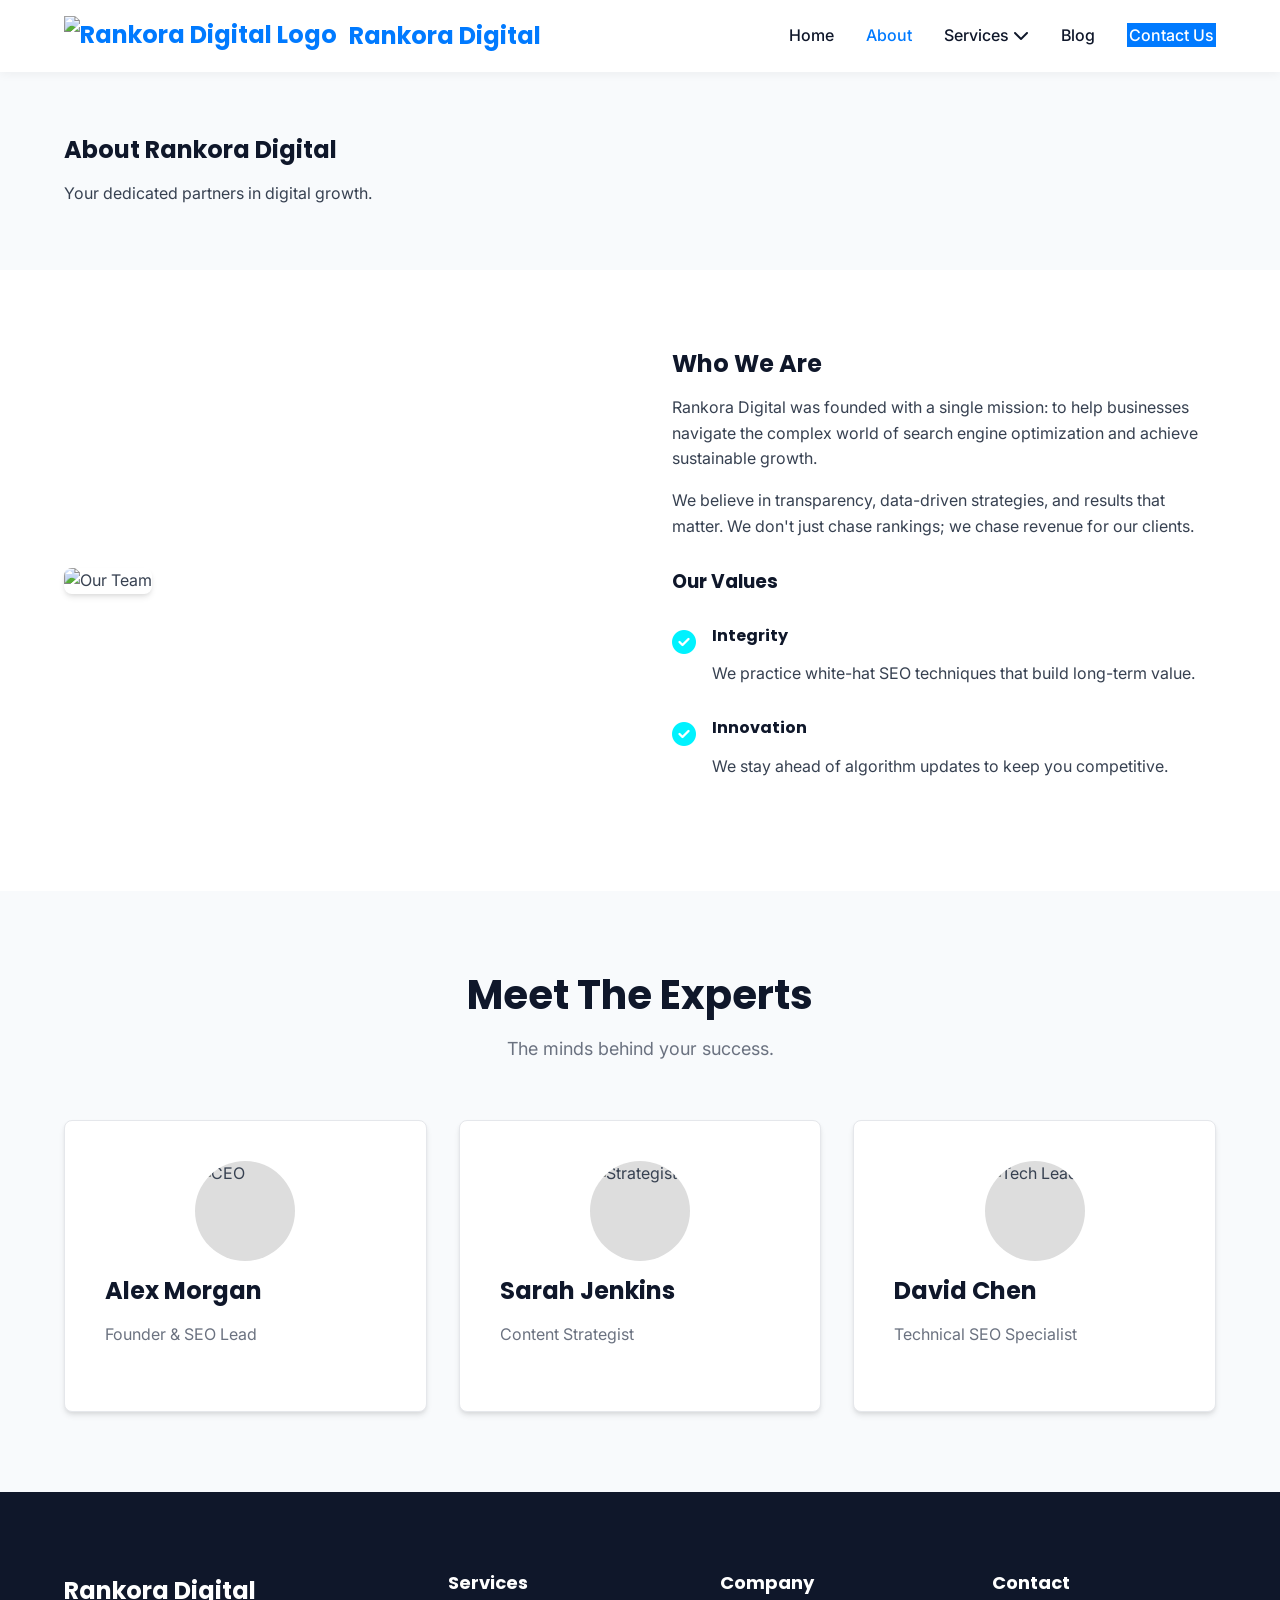
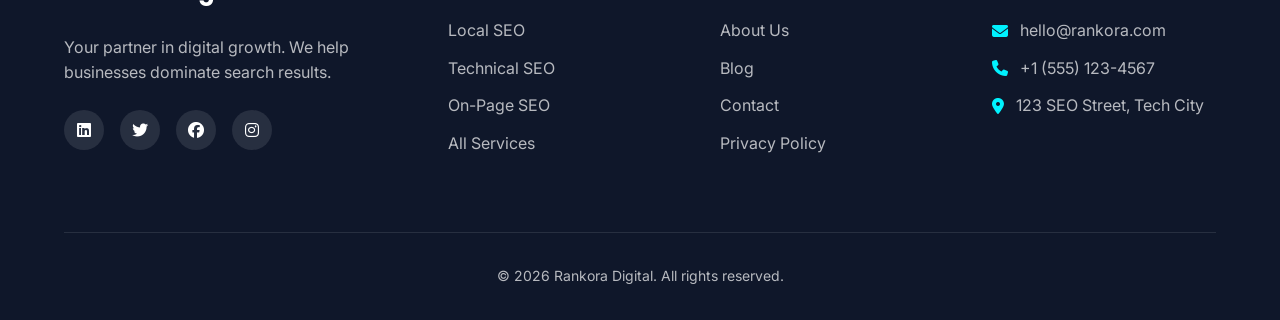
==== about.html @ 6c33f891 "rankora" ====
<!DOCTYPE html>
<html lang="en">
<head>
    <meta charset="UTF-8">
    <meta name="viewport" content="width=device-width, initial-scale=1.0">
    <meta name="description" content="About Rankora Digital - We are a team of SEO experts dedicated to growing your business.">
    <title>About Us | Rankora Digital</title>
    <link rel="preconnect" href="https://fonts.googleapis.com">
    <link rel="preconnect" href="https://fonts.gstatic.com" crossorigin>
    <link href="https://fonts.googleapis.com/css2?family=Inter:wght@300;400;500;600;700&family=Poppins:wght@400;500;600;700;800&display=swap" rel="stylesheet">
    <link rel="stylesheet" href="/css/style.css">
    <link rel="stylesheet" href="https://cdnjs.cloudflare.com/ajax/libs/font-awesome/6.4.0/css/all.min.css">
</head>
<body>
    <!-- Navigation -->
    <header class="header">
        <div class="container">
            <nav class="navbar">
                <a href="index.html" class="logo">
                    <img src="/assets/logo.png" alt="Rankora Digital Logo" class="logo-img">
                    <span>Rankora Digital</span>
                </a>
                <div class="menu-toggle" id="mobile-menu">
                    <span class="bar"></span>
                    <span class="bar"></span>
                    <span class="bar"></span>
                </div>
                <ul class="nav-menu">
                    <li class="nav-item"><a href="index.html" class="nav-link">Home</a></li>
                    <li class="nav-item"><a href="about.html" class="nav-link active">About</a></li>
                    <li class="nav-item has-dropdown">
                        <a href="services.html" class="nav-link">Services <i class="fas fa-chevron-down"></i></a>
                        <ul class="dropdown">
                            <li><a href="service-local-seo.html">Local SEO</a></li>
                            <li><a href="service-technical-seo.html">Technical SEO</a></li>
                            <li><a href="service-onpage-seo.html">On-Page SEO</a></li>
                        </ul>
                    </li>
                    <li class="nav-item"><a href="blog.html" class="nav-link">Blog</a></li>
                    <li class="nav-item"><a href="contact.html" class="nav-link btn-primary">Contact Us</a></li>
                </ul>
            </nav>
        </div>
    </header>

    <!-- Page Header -->
    <section class="section" style="background-color: var(--light-gray); padding: 4rem 0;">
        <div class="container text-center">
            <h1>About Rankora Digital</h1>
            <p>Your dedicated partners in digital growth.</p>
        </div>
    </section>

    <!-- About Content -->
    <section class="section">
        <div class="container">
            <div class="row">
                <div class="col-half">
                    <img src="https://images.unsplash.com/photo-1522071820081-009f0129c71c?ixlib=rb-1.2.1&auto=format&fit=crop&w=800&q=80" alt="Our Team" style="border-radius: var(--border-radius); box-shadow: var(--shadow);">
                </div>
                <div class="col-half">
                    <h2>Who We Are</h2>
                    <p>Rankora Digital was founded with a single mission: to help businesses navigate the complex world of search engine optimization and achieve sustainable growth.</p>
                    <p style="margin-top: 1rem;">We believe in transparency, data-driven strategies, and results that matter. We don't just chase rankings; we chase revenue for our clients.</p>
                    
                    <h3 style="margin-top: 2rem;">Our Values</h3>
                    <ul class="feature-list">
                        <li>
                            <i class="fas fa-check-circle"></i>
                            <div>
                                <h4>Integrity</h4>
                                <p>We practice white-hat SEO techniques that build long-term value.</p>
                            </div>
                        </li>
                        <li>
                            <i class="fas fa-check-circle"></i>
                            <div>
                                <h4>Innovation</h4>
                                <p>We stay ahead of algorithm updates to keep you competitive.</p>
                            </div>
                        </li>
                    </ul>
                </div>
            </div>
        </div>
    </section>

    <!-- Team Section -->
    <section class="section" style="background-color: var(--light-gray);">
        <div class="container">
            <div class="section-header">
                <h2>Meet The Experts</h2>
                <p>The minds behind your success.</p>
            </div>
            <div class="services-grid">
                <div class="service-card text-center">
                    <div style="width: 100px; height: 100px; background: #ddd; border-radius: 50%; margin: 0 auto 1rem; overflow: hidden;">
                         <img src="https://images.unsplash.com/photo-1560250097-0b93528c311a?ixlib=rb-1.2.1&auto=format&fit=crop&w=200&q=80" alt="CEO">
                    </div>
                    <h3>Alex Morgan</h3>
                    <p>Founder & SEO Lead</p>
                </div>
                <div class="service-card text-center">
                    <div style="width: 100px; height: 100px; background: #ddd; border-radius: 50%; margin: 0 auto 1rem; overflow: hidden;">
                        <img src="https://images.unsplash.com/photo-1573496359-136d4755f324?ixlib=rb-1.2.1&auto=format&fit=crop&w=200&q=80" alt="Strategist">
                    </div>
                    <h3>Sarah Jenkins</h3>
                    <p>Content Strategist</p>
                </div>
                <div class="service-card text-center">
                    <div style="width: 100px; height: 100px; background: #ddd; border-radius: 50%; margin: 0 auto 1rem; overflow: hidden;">
                        <img src="https://images.unsplash.com/photo-1519085360753-af0119f7cbe7?ixlib=rb-1.2.1&auto=format&fit=crop&w=200&q=80" alt="Tech Lead">
                    </div>
                    <h3>David Chen</h3>
                    <p>Technical SEO Specialist</p>
                </div>
            </div>
        </div>
    </section>

    <!-- Footer -->
    <footer class="footer">
        <div class="container">
            <div class="footer-grid">
                <div class="footer-col">
                    <a href="index.html" class="logo footer-logo">
                         <span style="color:white; font-weight:700; font-size:1.5rem;">Rankora Digital</span>
                    </a>
                    <p>Your partner in digital growth. We help businesses dominate search results.</p>
                    <div class="social-links">
                        <a href="#"><i class="fab fa-linkedin"></i></a>
                        <a href="#"><i class="fab fa-twitter"></i></a>
                        <a href="#"><i class="fab fa-facebook"></i></a>
                        <a href="#"><i class="fab fa-instagram"></i></a>
                    </div>
                </div>
                <div class="footer-col">
                    <h4>Services</h4>
                    <ul>
                        <li><a href="service-local-seo.html">Local SEO</a></li>
                        <li><a href="service-technical-seo.html">Technical SEO</a></li>
                        <li><a href="service-onpage-seo.html">On-Page SEO</a></li>
                        <li><a href="services.html">All Services</a></li>
                    </ul>
                </div>
                <div class="footer-col">
                    <h4>Company</h4>
                    <ul>
                        <li><a href="about.html">About Us</a></li>
                        <li><a href="blog.html">Blog</a></li>
                        <li><a href="contact.html">Contact</a></li>
                        <li><a href="privacy-policy.html">Privacy Policy</a></li>
                    </ul>
                </div>
                <div class="footer-col">
                    <h4>Contact</h4>
                    <ul class="contact-info">
                        <li><i class="fas fa-envelope"></i> hello@rankora.com</li>
                        <li><i class="fas fa-phone"></i> +1 (555) 123-4567</li>
                        <li><i class="fas fa-map-marker-alt"></i> 123 SEO Street, Tech City</li>
                    </ul>
                </div>
            </div>
            <div class="footer-bottom">
                <p>&copy; 2026 Rankora Digital. All rights reserved.</p>
            </div>
        </div>
    </footer>

    <script src="/js/main.js"></script>
</body>
</html>
---- css/style.css ----
:root {
    /* Color Variables */
    --primary-color: #007AFF; /* Electric Blue */
    --secondary-color: #00F2FE; /* Vivid Cyan */
    --dark-gray: #0F172A;
    --light-gray: #F8FAFC;
    --white: #FFFFFF;
    --text-color: #374151;
    --text-light: #6B7280;
    
    /* Font Variables */
    --font-heading: 'Poppins', sans-serif;
    --font-body: 'Inter', sans-serif;
    
    /* Spacing */
    --container-width: 1200px;
    --section-padding: 5rem 0;
    --border-radius: 8px;
    --shadow: 0 4px 6px -1px rgba(0, 0, 0, 0.1), 0 2px 4px -1px rgba(0, 0, 0, 0.06);
    --transition: all 0.3s ease;
}

* {
    margin: 0;
    padding: 0;
    box-sizing: border-box;
}

body {
    font-family: var(--font-body);
    color: var(--text-color);
    line-height: 1.6;
    background-color: var(--white);
    overflow-x: hidden;
}

h1, h2, h3, h4, h5, h6 {
    font-family: var(--font-heading);
    color: var(--dark-gray);
    line-height: 1.2;
    margin-bottom: 1rem;
}

a {
    text-decoration: none;
    color: inherit;
    transition: var(--transition);
}

ul {
    list-style: none;
}

img {
    max-width: 100%;
    height: auto;
}

.container {
    max-width: var(--container-width);
    margin: 0 auto;
    padding: 0 1.5rem;
}

/* Header & Navbar */
.header {
    background-color: var(--white);
    box-shadow: 0 2px 10px rgba(0,0,0,0.05);
    position: sticky;
    top: 0;
    z-index: 1000;
    padding: 1rem 0;
}

.navbar {
    display: flex;
    justify-content: space-between;
    align-items: center;
}

.logo {
    display: flex;
    align-items: center;
    gap: 0.75rem;
    font-family: var(--font-heading);
    font-weight: 700;
    font-size: 1.5rem;
    color: var(--primary-color);
}

.logo-img {
    height: 40px;
    width: auto;
}

.nav-menu {
    display: flex;
    align-items: center;
    gap: 2rem;
}

.nav-link {
    font-weight: 500;
    color: var(--dark-gray);
    font-size: 1rem;
}

.nav-link:hover, .nav-link.active {
    color: var(--primary-color);
}

.btn {
    display: inline-block;
    padding: 0.75rem 1.5rem;
    border-radius: var(--border-radius);
    font-weight: 600;
    text-align: center;
    cursor: pointer;
    transition: var(--transition);
}

.btn-primary {
    background-color: var(--primary-color);
    color: var(--white);
    border: 2px solid var(--primary-color);
}

.btn-primary:hover {
    background-color: #172d6e;
    border-color: #172d6e;
    color: var(--white);
}

.btn-outline {
    background-color: transparent;
    color: var(--primary-color);
    border: 2px solid var(--primary-color);
}

.btn-outline:hover {
    background-color: var(--primary-color);
    color: var(--white);
}

.btn-white {
    background-color: var(--white);
    color: var(--primary-color);
    border: 2px solid var(--white);
}

.btn-white:hover {
    background-color: transparent;
    color: var(--white);
}

/* Mobile Menu */
.menu-toggle {
    display: none;
    cursor: pointer;
}

.bar {
    display: block;
    width: 25px;
    height: 3px;
    margin: 5px auto;
    transition: var(--transition);
    background-color: var(--dark-gray);
}

/* Hero Section */
.hero {
    padding: 6rem 0;
    background: linear-gradient(to bottom right, #f0f9ff, #ffffff);
}

.hero-content {
    display: flex;
    align-items: center;
    gap: 3rem;
}

.hero-text {
    flex: 1;
}

.hero-text h1 {
    font-size: 3.5rem;
    font-weight: 800;
    margin-bottom: 1.5rem;
    color: var(--dark-gray);
}

.highlight {
    color: var(--primary-color);
    position: relative;
}

.highlight::after {
    content: '';
    position: absolute;
    bottom: 5px;
    left: 0;
    width: 100%;
    height: 8px;
    background-color: rgba(16, 185, 129, 0.3); /* Green highlight */
    z-index: -1;
}

.hero-text p {
    font-size: 1.25rem;
    color: var(--text-light);
    margin-bottom: 2rem;
    max-width: 600px;
}

.hero-btns {
    display: flex;
    gap: 1rem;
}

.hero-image {
    flex: 1;
    display: flex;
    justify-content: center;
    align-items: center;
}

.hero-img-main {
    width: 100%;
    max-width: 550px;
    height: auto;
    border-radius: 20px;
    box-shadow: 0 20px 40px rgba(0,0,0,0.1);
    animation: float 6s ease-in-out infinite;
}

@keyframes float {
    0% { transform: translateY(0px); }
    50% { transform: translateY(-20px); }
    100% { transform: translateY(0px); }
}

/* Sections */
.section {
    padding: var(--section-padding);
}

.section-header {
    text-align: center;
    margin-bottom: 3.5rem;
    max-width: 700px;
    margin-left: auto;
    margin-right: auto;
}

.section-header h2 {
    font-size: 2.5rem;
    font-weight: 700;
    margin-bottom: 1rem;
}

.section-header p {
    font-size: 1.125rem;
    color: var(--text-light);
}

/* Services Grid */
.services-grid {
    display: grid;
    grid-template-columns: repeat(auto-fit, minmax(300px, 1fr));
    gap: 2rem;
}

.service-card {
    background: var(--white);
    padding: 2.5rem;
    border-radius: var(--border-radius);
    box-shadow: var(--shadow);
    transition: var(--transition);
    border: 1px solid #e5e7eb;
}

.service-card:hover {
    transform: translateY(-5px);
    box-shadow: 0 10px 25px -5px rgba(0, 0, 0, 0.1), 0 8px 10px -6px rgba(0, 0, 0, 0.1);
    border-color: var(--secondary-color);
}

.icon-box {
    width: 60px;
    height: 60px;
    background-color: rgba(30, 58, 138, 0.1);
    color: var(--primary-color);
    border-radius: 12px;
    display: flex;
    align-items: center;
    justify-content: center;
    font-size: 1.5rem;
    margin-bottom: 1.5rem;
}

.service-card h3 {
    font-size: 1.5rem;
    margin-bottom: 1rem;
}

.service-card p {
    color: var(--text-light);
    margin-bottom: 1.5rem;
}

.read-more {
    color: var(--primary-color);
    font-weight: 600;
    display: inline-flex;
    align-items: center;
    gap: 0.5rem;
}

.read-more:hover {
    gap: 0.75rem;
}

/* Why Choose Us */
.why-choose-us {
    background-color: var(--light-gray);
}

.row {
    display: flex;
    gap: 4rem;
    align-items: center;
}

.col-half {
    flex: 1;
}

.feature-list {
    margin-top: 2rem;
}

.feature-list li {
    display: flex;
    gap: 1rem;
    margin-bottom: 2rem;
}

.feature-list i {
    color: var(--secondary-color);
    font-size: 1.5rem;
    margin-top: 0.25rem;
}

.stats-container {
    display: grid;
    grid-template-columns: repeat(2, 1fr);
    gap: 2rem;
}

.stat-box {
    background: var(--white);
    padding: 2rem;
    border-radius: var(--border-radius);
    text-align: center;
    box-shadow: var(--shadow);
}

.stat-number {
    display: block;
    font-size: 2.5rem;
    font-weight: 800;
    color: var(--primary-color);
    margin-bottom: 0.5rem;
}

.stat-label {
    color: var(--text-light);
    font-weight: 500;
}

/* Process Section */
.process-steps {
    display: grid;
    grid-template-columns: repeat(auto-fit, minmax(250px, 1fr));
    gap: 2rem;
}

.step {
    position: relative;
    padding: 2rem;
    background: var(--white);
    border-radius: var(--border-radius);
    border: 1px solid #e5e7eb;
}

.step-number {
    font-size: 3rem;
    font-weight: 800;
    color: rgba(30, 58, 138, 0.1);
    position: absolute;
    top: 1rem;
    right: 1.5rem;
}

.step h3 {
    margin-top: 1rem;
    margin-bottom: 1rem;
}

/* CTA Section */
.cta-section {
    background-color: var(--primary-color);
    color: var(--white);
    text-align: center;
    padding: 5rem 0;
}

.cta-section h2 {
    color: var(--white);
    margin-bottom: 1.5rem;
}

.cta-section p {
    color: rgba(255, 255, 255, 0.9);
    font-size: 1.25rem;
    margin-bottom: 2.5rem;
    max-width: 600px;
    margin-left: auto;
    margin-right: auto;
}

/* Footer */
.footer {
    background-color: var(--dark-gray);
    color: rgba(255, 255, 255, 0.7);
    padding: 5rem 0 2rem;
}

.footer-grid {
    display: grid;
    grid-template-columns: 1.5fr 1fr 1fr 1fr;
    gap: 3rem;
    margin-bottom: 4rem;
}

.footer-logo {
    margin-bottom: 1.5rem;
}

.footer h4 {
    color: var(--white);
    margin-bottom: 1.5rem;
    font-size: 1.125rem;
}

.footer ul li {
    margin-bottom: 0.75rem;
}

.footer a:hover {
    color: var(--secondary-color);
}

.social-links {
    display: flex;
    gap: 1rem;
    margin-top: 1.5rem;
}

.social-links a {
    width: 40px;
    height: 40px;
    background: rgba(255,255,255,0.1);
    display: flex;
    align-items: center;
    justify-content: center;
    border-radius: 50%;
    color: var(--white);
    transition: var(--transition);
}

.social-links a:hover {
    background: var(--secondary-color);
}

.contact-info li {
    display: flex;
    align-items: center;
    gap: 0.75rem;
}

.contact-info i {
    color: var(--secondary-color);
}

.footer-bottom {
    border-top: 1px solid rgba(255,255,255,0.1);
    padding-top: 2rem;
    text-align: center;
    font-size: 0.875rem;
}

/* Dropdown */
.has-dropdown {
    position: relative;
}

.dropdown {
    position: absolute;
    top: 100%;
    left: 0;
    background: var(--white);
    min-width: 200px;
    box-shadow: var(--shadow);
    border-radius: var(--border-radius);
    padding: 0.5rem 0;
    opacity: 0;
    visibility: hidden;
    transform: translateY(10px);
    transition: var(--transition);
    z-index: 100;
}

.has-dropdown:hover .dropdown {
    opacity: 1;
    visibility: visible;
    transform: translateY(0);
}

.dropdown li a {
    display: block;
    padding: 0.75rem 1.5rem;
    color: var(--dark-gray);
    font-size: 0.95rem;
}

.dropdown li a:hover {
    background-color: #f9fafb;
    color: var(--primary-color);
}

/* Responsive */
@media (max-width: 1024px) {
    .hero-text h1 {
        font-size: 2.75rem;
    }
    
    .footer-grid {
        grid-template-columns: 1fr 1fr;
    }
}

@media (max-width: 768px) {
    .menu-toggle {
        display: block;
    }
    
    .nav-menu {
        position: fixed;
        left: -100%;
        top: 70px;
        gap: 0;
        flex-direction: column;
        background-color: var(--white);
        width: 100%;
        text-align: center;
        transition: 0.3s;
        box-shadow: 0 10px 10px rgba(0,0,0,0.05);
        padding: 2rem 0;
    }
    
    .nav-menu.active {
        left: 0;
    }
    
    .nav-item {
        margin: 1rem 0;
    }
    
    .dropdown {
        position: static;
        box-shadow: none;
        display: none;
        padding-left: 0;
    }
    
    .has-dropdown:hover .dropdown {
        display: block;
        transform: none;
    }
    
    .hero-content {
        flex-direction: column;
        text-align: center;
        padding-top: 2rem;
    }
    
    .hero-text p {
        margin-left: auto;
        margin-right: auto;
    }
    
    .hero-btns {
        justify-content: center;
    }
    
    .row {
        flex-direction: column;
        gap: 2rem;
    }
    
    .stats-container {
        width: 100%;
    }
}

@media (max-width: 480px) {
    .hero-text h1 {
        font-size: 2rem;
    }
    
    .footer-grid {
        grid-template-columns: 1fr;
    }
    
    .stats-container {
        grid-template-columns: 1fr;
    }
    
    .hero-btns {
        flex-direction: column;
    }
    
    .btn {
        width: 100%;
    }
}
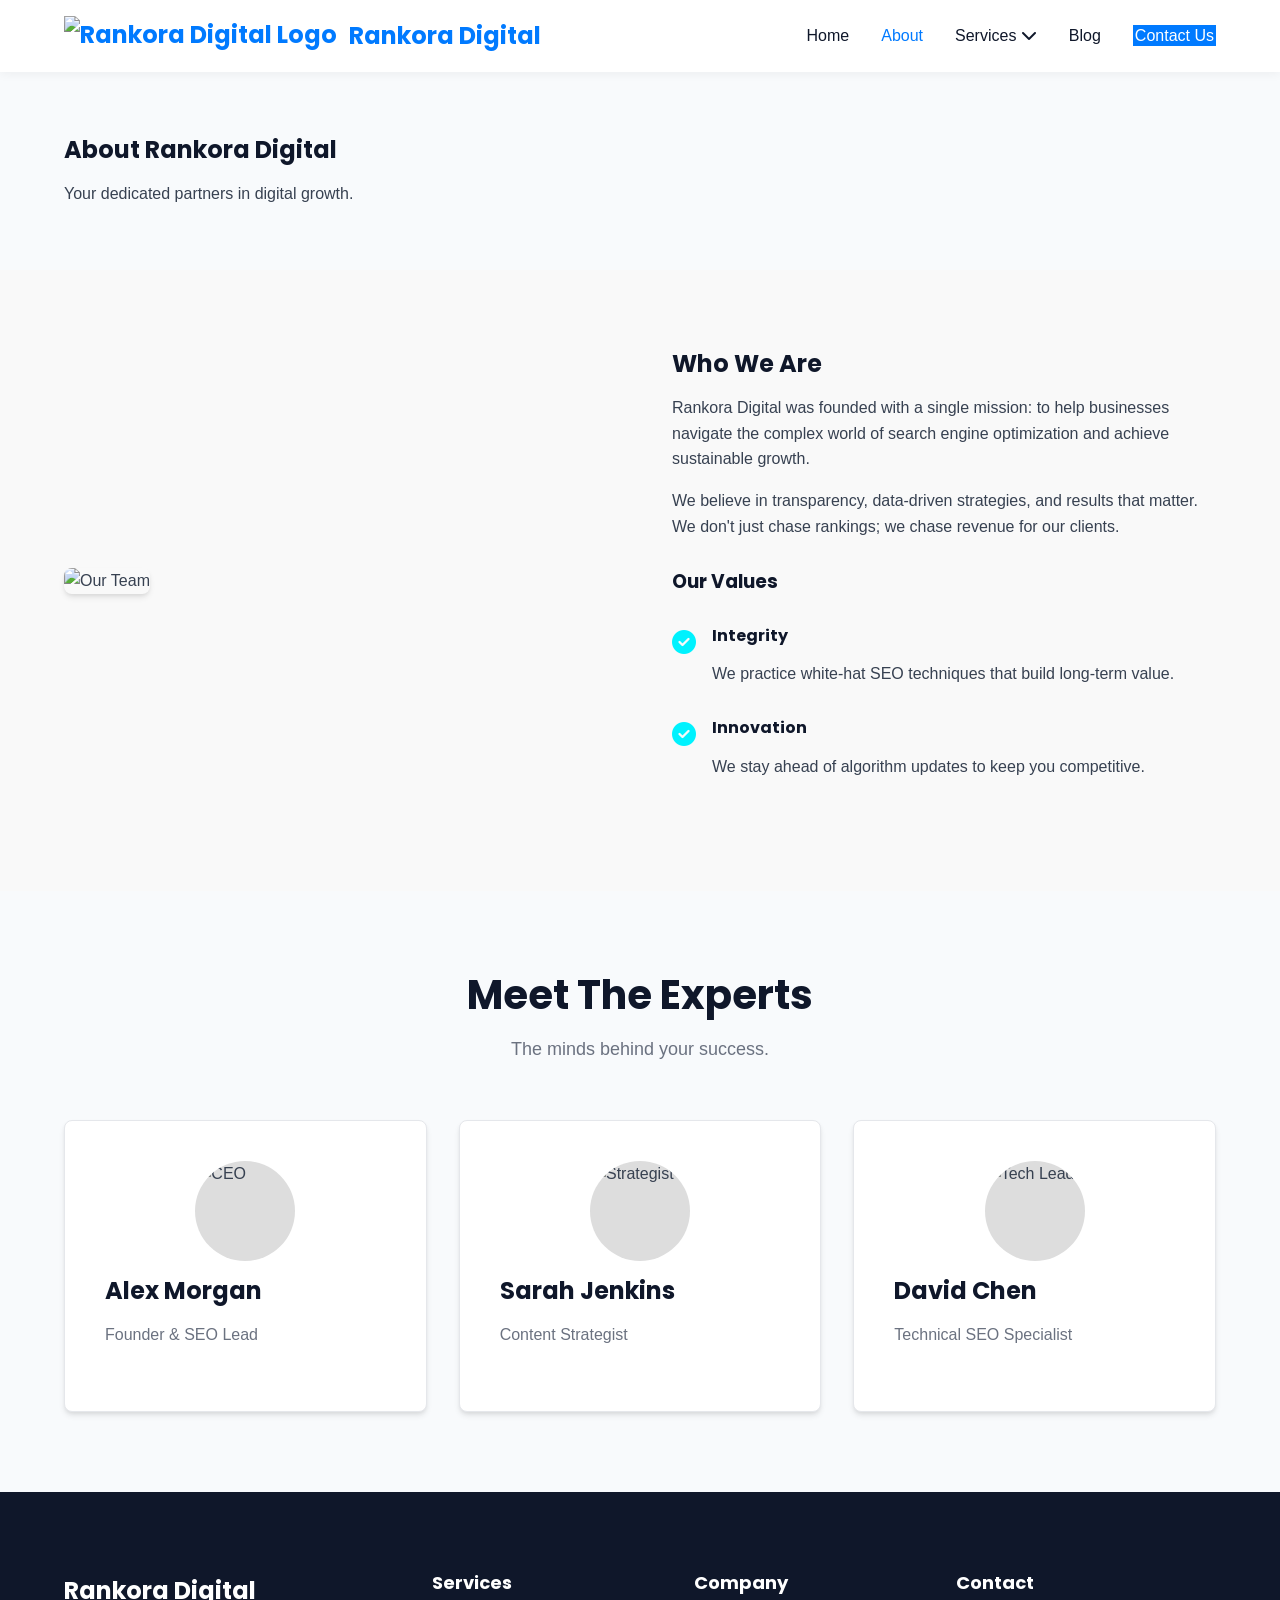
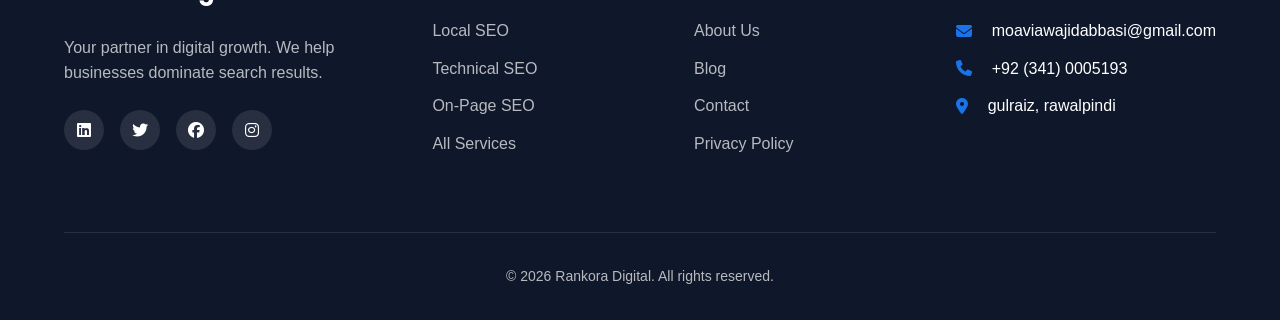
==== commit b2dc294a: "updated" ====
--- a/about.html
+++ b/about.html
@@ -155,9 +155,9 @@
                 <div class="footer-col">
                     <h4>Contact</h4>
                     <ul class="contact-info">
-                        <li><i class="fas fa-envelope"></i> hello@rankora.com</li>
-                        <li><i class="fas fa-phone"></i> +1 (555) 123-4567</li>
-                        <li><i class="fas fa-map-marker-alt"></i> 123 SEO Street, Tech City</li>
+                        <li><i class="fas fa-envelope"></i> moaviawajidabbasi@gmail.com</li>
+                        <li><i class="fas fa-phone"></i> +92 (341) 0005193</li>
+                        <li><i class="fas fa-map-marker-alt"></i>  gulraiz, rawalpindi</li>
                     </ul>
                 </div>
             </div>
--- a/css/style.css
+++ b/css/style.css
@@ -408,7 +408,142 @@
     margin-top: 1rem;
     margin-bottom: 1rem;
 }
-
+/* FAQ Section */
+.faq-section {
+  padding: 50px 20px;
+  background: #fdfdfd;
+  font-family: 'Poppins', sans-serif;
+}
+
+.faq-title {
+  text-align: center;
+  font-size: 28px;
+  margin-bottom: 25px;
+  color: #111827;
+}
+
+.faq-container {
+  max-width: 700px;
+  margin: auto;
+}
+
+.faq-item {
+  background: #fff;
+  border-radius: 10px;
+  margin-bottom: 12px;
+  box-shadow: 0 4px 12px rgba(0,0,0,0.08);
+  overflow: hidden;
+  transition: all 0.3s ease;
+}
+
+.faq-question {
+  width: 100%;
+  padding: 16px 20px;
+  border: none;
+  background: none;
+  font-size: 15px;
+  font-weight: 600;
+  text-align: left;
+  display: flex;
+  justify-content: space-between;
+  align-items: center;
+  cursor: pointer;
+}
+
+.faq-question .icon {
+  font-size: 20px;
+  transition: 0.3s;
+  color: #2563eb; /* stylish blue */
+}
+
+.faq-answer {
+  max-height: 0;
+  overflow: hidden;
+  transition: max-height 0.35s ease;
+  padding: 0 20px;
+}
+
+.faq-answer p {
+  padding: 12px 0;
+  color: #4b5563;
+  font-size: 14px;
+  line-height: 1.6;
+}
+
+/* Active state */
+.faq-item.active .faq-answer {
+  max-height: 120px;
+}
+
+.faq-item.active .icon {
+  transform: rotate(45deg);
+}
+
+/* Mobile */
+@media(max-width:768px){
+  .faq-title{font-size:24px;}
+  .faq-question{font-size:14px;}
+  .faq-answer p{font-size:13px;}
+}
+body {
+    font-family: 'Arial', sans-serif;
+    background: #f9f9f9;
+    margin: 0;
+    padding: 0;
+}
+
+.faq-container {
+    max-width: 800px;
+    margin: 50px auto;
+    padding: 20px;
+    background: #fff;
+    border-radius: 10px;
+    box-shadow: 0 6px 18px rgba(0,0,0,0.1);
+}
+
+.faq-title {
+    text-align: center;
+    font-size: 2rem;
+    margin-bottom: 30px;
+    color: #1a73e8;
+}
+
+.faq-item {
+    border-bottom: 1px solid #ddd;
+    padding: 15px 0;
+}
+
+.faq-question {
+    font-weight: bold;
+    cursor: pointer;
+    position: relative;
+    padding-right: 25px;
+}
+
+.faq-question::after {
+    content: '+';
+    position: absolute;
+    right: 0;
+    font-size: 1.5rem;
+    transition: transform 0.3s;
+}
+
+.faq-question.active::after {
+    content: '-';
+    transform: rotate(180deg);
+}
+
+.faq-answer {
+    max-height: 0;
+    overflow: hidden;
+    transition: max-height 0.3s ease;
+    padding-left: 10px;
+    color: #555;
+}
+
+.faq-answer p {
+    margin: 10px 0 0 0;
+}
 /* CTA Section */
 .cta-section {
     background-color: var(--primary-color);
@@ -541,6 +676,68 @@
     color: var(--primary-color);
 }
 
+/* WhatsApp Floating Button */
+.whatsapp-float {
+  position: fixed;
+  bottom: 20px;
+  right: 20px;
+  background-color: #25D366;
+  color: #fff;
+  font-size: 26px;
+  padding: 14px;
+  border-radius: 50%;
+  text-align: center;
+  z-index: 9999;
+  box-shadow: 0 6px 15px rgba(0,0,0,0.2);
+  transition: all 0.3s ease;
+}
+
+/* Icon center */
+.whatsapp-float i {
+  display: block;
+}
+
+/* Hover effect */
+.whatsapp-float:hover {
+  transform: scale(1.1);
+  background-color: #1ebe5d;
+}
+
+/* Tooltip */
+.whatsapp-float .tooltip {
+  position: absolute;
+  right: 65px;
+  top: 50%;
+  transform: translateY(-50%);
+  background: #1F2937;
+  color: #fff;
+  padding: 6px 10px;
+  border-radius: 5px;
+  font-size: 12px;
+  opacity: 0;
+  transition: 0.3s;
+  white-space: nowrap;
+}
+
+/* Show tooltip on hover */
+.whatsapp-float:hover .tooltip {
+  opacity: 1;
+}
+
+/* Mobile responsive */
+@media (max-width: 768px) {
+  .whatsapp-float {
+    bottom: 15px;
+    right: 15px;
+    font-size: 22px;
+    padding: 12px;
+  }
+
+  .whatsapp-float .tooltip {
+    display: none;
+  }
+}
+
 /* Responsive */
 @media (max-width: 1024px) {
     .hero-text h1 {
@@ -636,4 +833,29 @@
     .btn {
         width: 100%;
     }
+}
+.contact-info ul {
+    list-style: none;
+    padding: 0;
+}
+
+.contact-info li {
+    margin-bottom: 10px;
+    font-family: 'Poppins', sans-serif;
+    font-size: 16px;
+    color: #fff; /* change color based on your website design */
+}
+
+.contact-info i {
+    margin-right: 8px;
+    color: #1a73e8; /* icon color */
+}
+
+.contact-info a {
+    color: #fff;
+    text-decoration: none;
+}
+
+.contact-info a:hover {
+    color: #1a73e8;
 }
